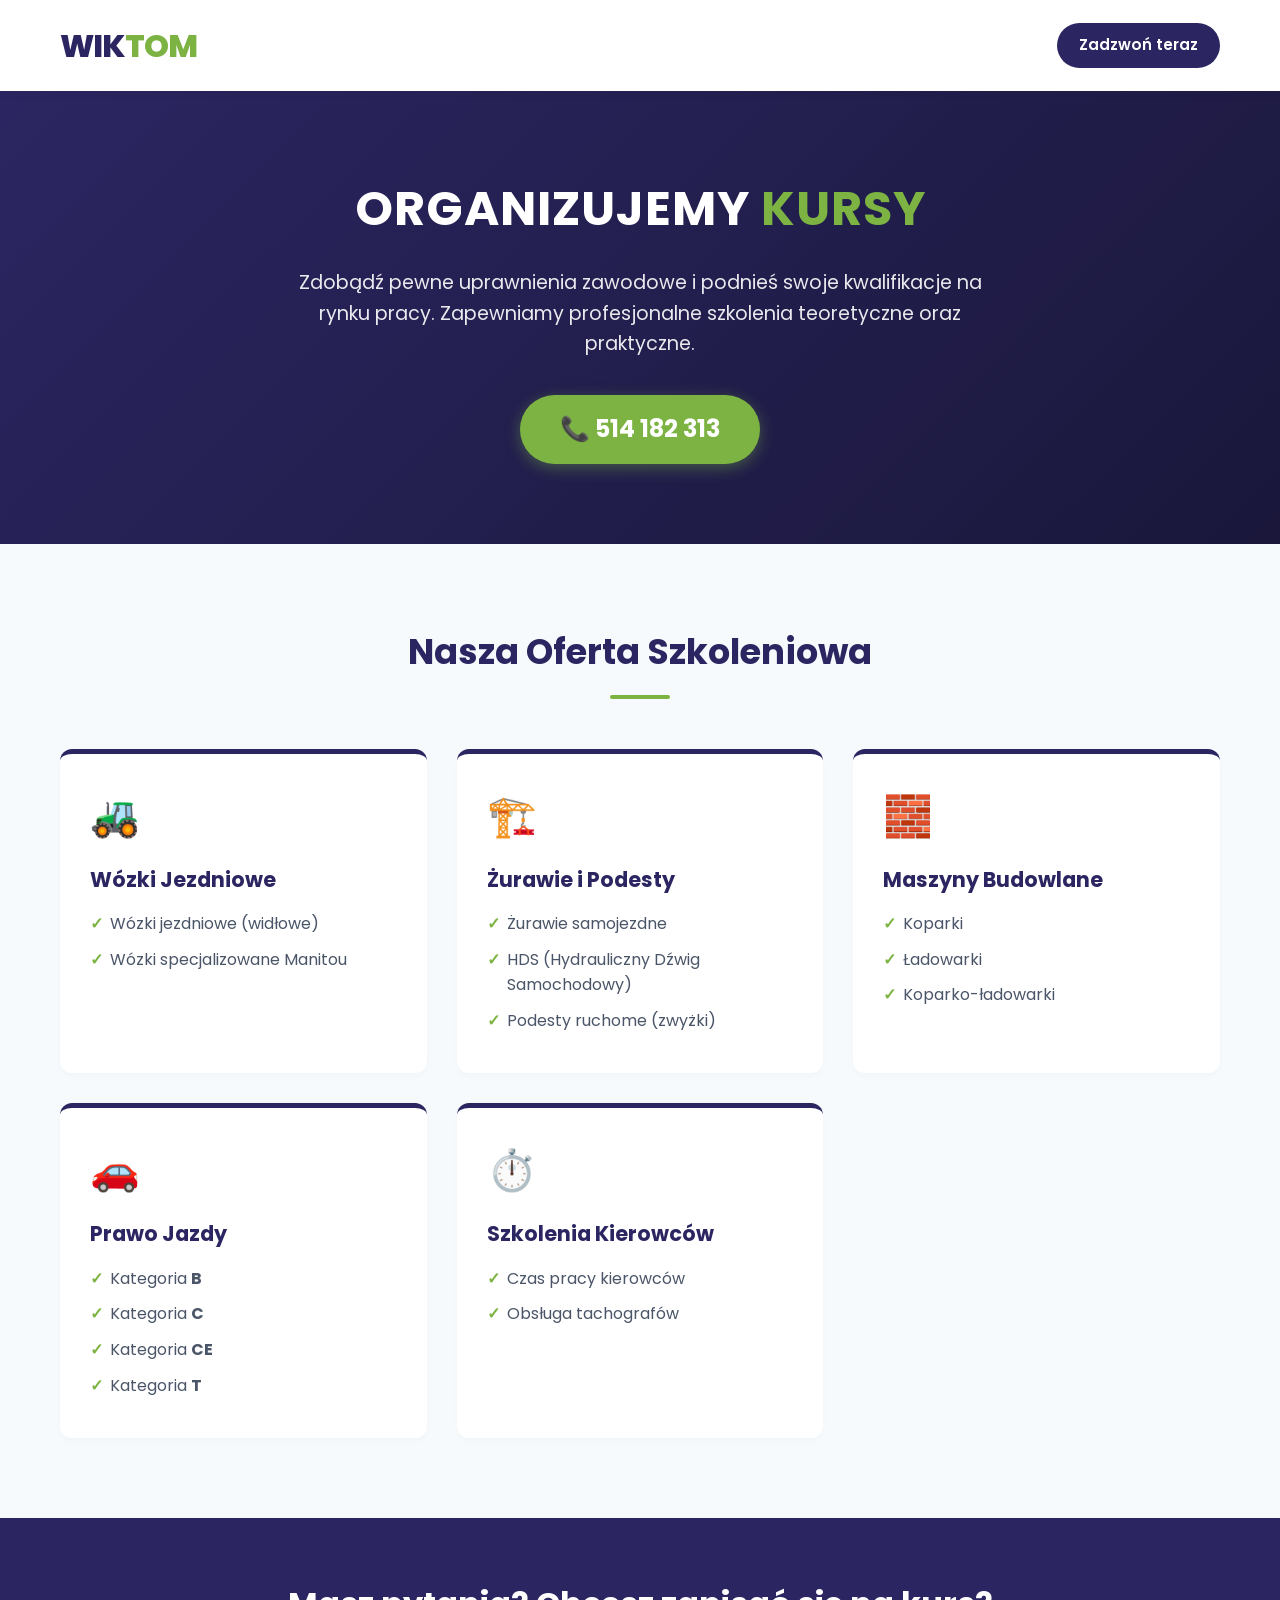
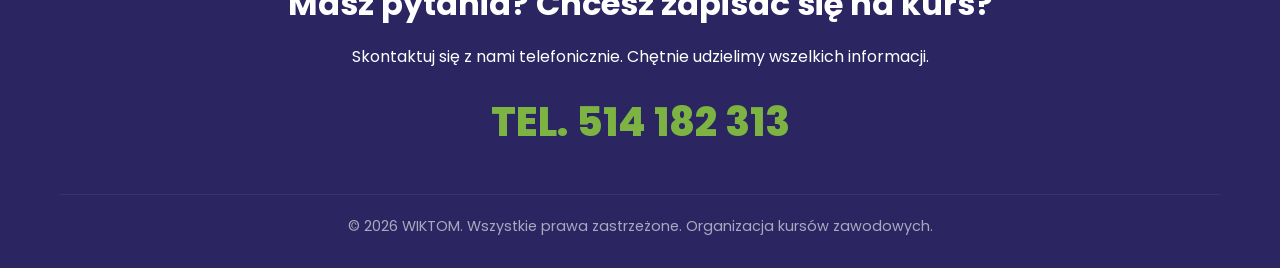
==== index.html @ df826231 "Add index.html" ====
<!DOCTYPE html>
<html lang="pl">
<head>
    <meta charset="UTF-8">
    <meta name="viewport" content="width=device-width, initial-scale=1.0">
    <title>WIKTOM - Organizujemy Kursy | Wózki, Maszyny Budowlane, Prawo Jazdy</title>
    <link rel="preconnect" href="https://fonts.googleapis.com">
    <link rel="preconnect" href="https://fonts.gstatic.com" crossorigin>
    <link href="https://fonts.googleapis.com/css2?family=Poppins:wght@400;600;700;800&display=swap" rel="stylesheet">
    <style>
        :root {
            --primary-color: #2b2661; /* Ciemny granat z wizytówki */
            --accent-color: #7cb342;  /* Jasna zieleń z wizytówki */
            --text-dark: #2d3748;
            --bg-light: #f7fafc;
        }

        * {
            margin: 0;
            padding: 0;
            box-sizing: border-box;
        }

        body {
            font-family: 'Poppins', sans-serif;
            color: var(--text-dark);
            line-height: 1.6;
            background-color: #ffffff;
        }

        .container {
            width: 100%;
            max-width: 1200px;
            margin: 0 auto;
            padding: 0 20px;
        }

        /* Header / Logo */
        header {
            background-color: #ffffff;
            padding: 20px 0;
            box-shadow: 0 2px 10px rgba(0,0,0,0.05);
            position: sticky;
            top: 0;
            z-index: 100;
        }

        .header-flex {
            display: flex;
            justify-content: space-between;
            align-items: center;
        }

        .logo {
            font-size: 2rem;
            font-weight: 800;
            letter-spacing: -1px;
        }

        .logo .wik {
            color: var(--primary-color);
        }

        .logo .tom {
            color: var(--accent-color);
        }

        .btn-contact-top {
            background-color: var(--primary-color);
            color: white;
            text-decoration: none;
            padding: 10px 22px;
            border-radius: 50px;
            font-weight: 600;
            transition: all 0.3s ease;
            font-size: 0.95rem;
        }

        .btn-contact-top:hover {
            background-color: var(--accent-color);
            transform: translateY(-2px);
        }

        /* Hero Section */
        .hero {
            background: linear-gradient(135deg, var(--primary-color) 0%, #1a173b 100%);
            color: white;
            padding: 80px 0;
            text-align: center;
            position: relative;
            overflow: hidden;
        }

        .hero h1 {
            font-size: 3rem;
            font-weight: 700;
            margin-bottom: 20px;
            text-transform: uppercase;
            letter-spacing: 1px;
        }

        .hero h1 span {
            color: var(--accent-color);
        }

        .hero p {
            font-size: 1.2rem;
            max-width: 700px;
            margin: 0 auto 35px auto;
            opacity: 0.9;
        }

        .phone-cta {
            display: inline-flex;
            align-items: center;
            background-color: var(--accent-color);
            color: white;
            text-decoration: none;
            font-size: 1.5rem;
            font-weight: 700;
            padding: 15px 40px;
            border-radius: 50px;
            box-shadow: 0 4px 15px rgba(124, 179, 66, 0.4);
            transition: all 0.3s ease;
        }

        .phone-cta:hover {
            transform: scale(1.05);
            box-shadow: 0 6px 20px rgba(124, 179, 66, 0.6);
        }

        /* Sekcja Kursów */
        .courses-section {
            padding: 80px 0;
            background-color: var(--bg-light);
        }

        .section-title {
            text-align: center;
            font-size: 2.2rem;
            color: var(--primary-color);
            margin-bottom: 50px;
            position: relative;
            font-weight: 700;
        }

        .section-title::after {
            content: '';
            display: block;
            width: 60px;
            height: 4px;
            background-color: var(--accent-color);
            margin: 15px auto 0 auto;
            border-radius: 2px;
        }

        .grid {
            display: grid;
            grid-template-columns: repeat(auto-fit, minmax(300px, 1fr));
            gap: 30px;
        }

        .card {
            background: white;
            padding: 30px;
            border-radius: 12px;
            box-shadow: 0 4px 6px rgba(0,0,0,0.02);
            border-top: 5px solid var(--primary-color);
            transition: all 0.3s ease;
        }

        .card:hover {
            transform: translateY(-5px);
            box-shadow: 0 10px 20px rgba(0,0,0,0.05);
            border-top-color: var(--accent-color);
        }

        .card-icon {
            font-size: 2.5rem;
            margin-bottom: 15px;
            display: inline-block;
        }

        .card h3 {
            font-size: 1.3rem;
            color: var(--primary-color);
            margin-bottom: 15px;
            font-weight: 700;
        }

        .card ul {
            list-style: none;
        }

        .card ul li {
            margin-bottom: 10px;
            position: relative;
            padding-left: 20px;
            font-size: 1rem;
            color: #4a5568;
        }

        .card ul li::before {
            content: "✓";
            color: var(--accent-color);
            font-weight: bold;
            position: absolute;
            left: 0;
        }

        /* Sekcja Kontaktowa Footer */
        footer {
            background-color: var(--primary-color);
            color: white;
            padding: 60px 0 30px 0;
            text-align: center;
        }

        .footer-content h2 {
            font-size: 2rem;
            margin-bottom: 15px;
        }

        .footer-phone {
            font-size: 2.5rem;
            font-weight: 800;
            color: var(--accent-color);
            text-decoration: none;
            display: block;
            margin: 20px 0;
            transition: color 0.3s;
        }

        .footer-phone:hover {
            color: white;
        }

        .footer-note {
            font-size: 0.9rem;
            opacity: 0.6;
            margin-top: 40px;
            border-top: 1px solid rgba(255,255,255,0.1);
            padding-top: 20px;
        }

        /* Responsywność */
        @media (max-width: 768px) {
            .hero h1 {
                font-size: 2rem;
            }
            .hero p {
                font-size: 1rem;
            }
            .phone-cta {
                font-size: 1.2rem;
                padding: 12px 30px;
            }
            .footer-phone {
                font-size: 1.8rem;
            }
            .header-flex {
                flex-direction: column;
                gap: 15px;
            }
        }
    </style>
</head>
<body>

    <!-- Nawigacja -->
    <header>
        <div class="container header-flex">
            <div class="logo">
                <span class="wik">WIK</span><span class="tom">TOM</span>
            </div>
            <a href="tel:514182313" class="btn-contact-top">Zadzwoń teraz</a>
        </div>
    </header>

    <!-- Sekcja Główna (Hero) -->
    <section class="hero">
        <div class="container">
            <h1>Organizujemy <span>Kursy</span></h1>
            <p>Zdobądź pewne uprawnienia zawodowe i podnieś swoje kwalifikacje na rynku pracy. Zapewniamy profesjonalne szkolenia teoretyczne oraz praktyczne.</p>
            <a href="tel:514182313" class="phone-cta">
                📞 514 182 313
            </a>
        </div>
    </section>

    <!-- Sekcja Kursów -->
    <section class="courses-section">
        <div class="container">
            <h2 class="section-title">Nasza Oferta Szkoleniowa</h2>
            
            <div class="grid">
                <!-- Karta 1: Wózki -->
                <div class="card">
                    <div class="card-icon">🚜</div>
                    <h3>Wózki Jezdniowe</h3>
                    <ul>
                        <li>Wózki jezdniowe (widłowe)</li>
                        <li>Wózki specjalizowane Manitou</li>
                    </ul>
                </div>

                <!-- Karta 2: Żurawie i Podesty -->
                <div class="card">
                    <div class="card-icon">🏗️</div>
                    <h3>Żurawie i Podesty</h3>
                    <ul>
                        <li>Żurawie samojezdne</li>
                        <li>HDS (Hydrauliczny Dźwig Samochodowy)</li>
                        <li>Podesty ruchome (zwyżki)</li>
                    </ul>
                </div>

                <!-- Karta 3: Maszyny Budowlane -->
                <div class="card">
                    <div class="card-icon">🧱</div>
                    <h3>Maszyny Budowlane</h3>
                    <ul>
                        <li>Koparki</li>
                        <li>Ładowarki</li>
                        <li>Koparko-ładowarki</li>
                    </ul>
                </div>

                <!-- Karta 4: Prawo Jazdy -->
                <div class="card">
                    <div class="card-icon">🚗</div>
                    <h3>Prawo Jazdy</h3>
                    <ul>
                        <li>Kategoria <strong>B</strong></li>
                        <li>Kategoria <strong>C</strong></li>
                        <li>Kategoria <strong>CE</strong></li>
                        <li>Kategoria <strong>T</strong></li>
                    </ul>
                </div>

                <!-- Karta 5: Czas pracy / Tachografy -->
                <div class="card">
                    <div class="card-icon">⏱️</div>
                    <h3>Szkolenia Kierowców</h3>
                    <ul>
                        <li>Czas pracy kierowców</li>
                        <li>Obsługa tachografów</li>
                    </ul>
                </div>
            </div>
        </div>
    </section>

    <!-- Stopka i Kontakt -->
    <footer>
        <div class="container footer-content">
            <h2>Masz pytania? Chcesz zapisać się na kurs?</h2>
            <p>Skontaktuj się z nami telefonicznie. Chętnie udzielimy wszelkich informacji.</p>
            <a href="tel:514182313" class="footer-phone">TEL. 514 182 313</a>
            
            <div class="footer-note">
                &copy; 2026 WIKTOM. Wszystkie prawa zastrzeżone. Organizacja kursów zawodowych.
            </div>
        </div>
    </footer>

</body>
</html>
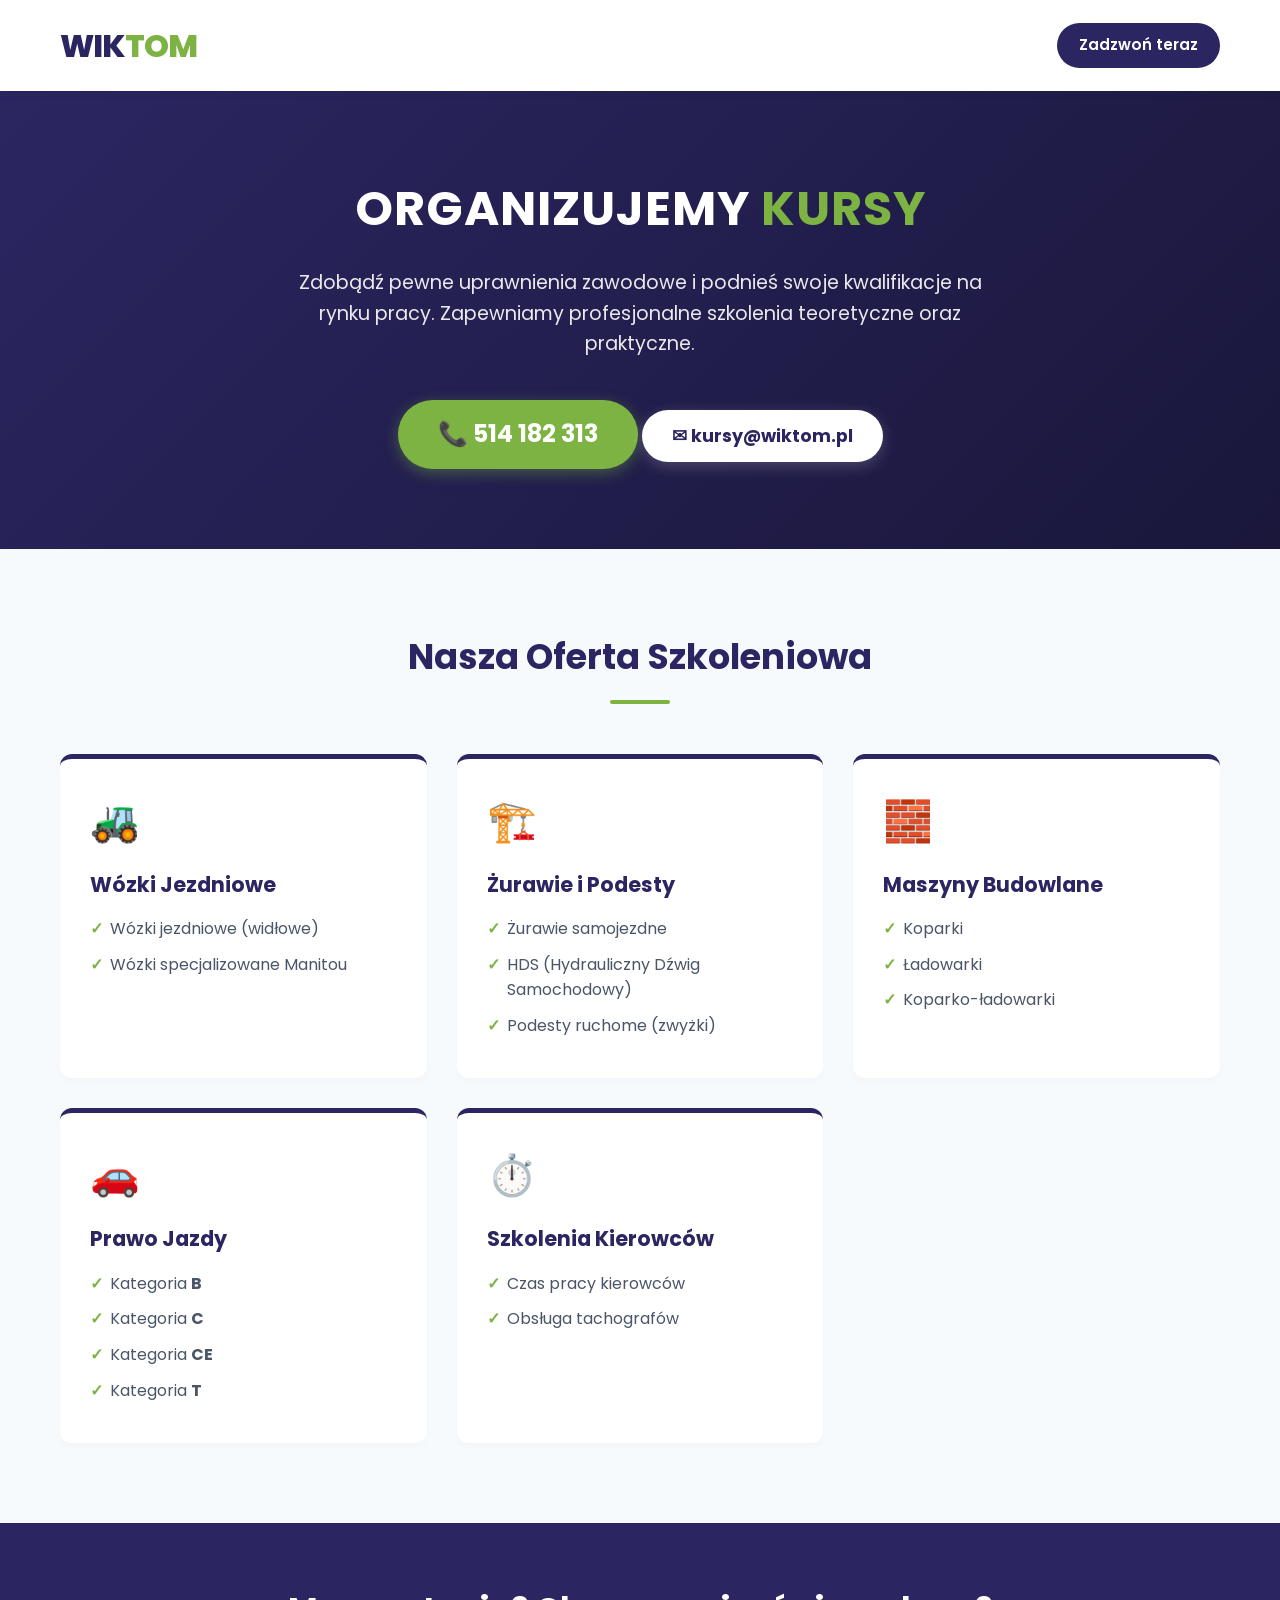
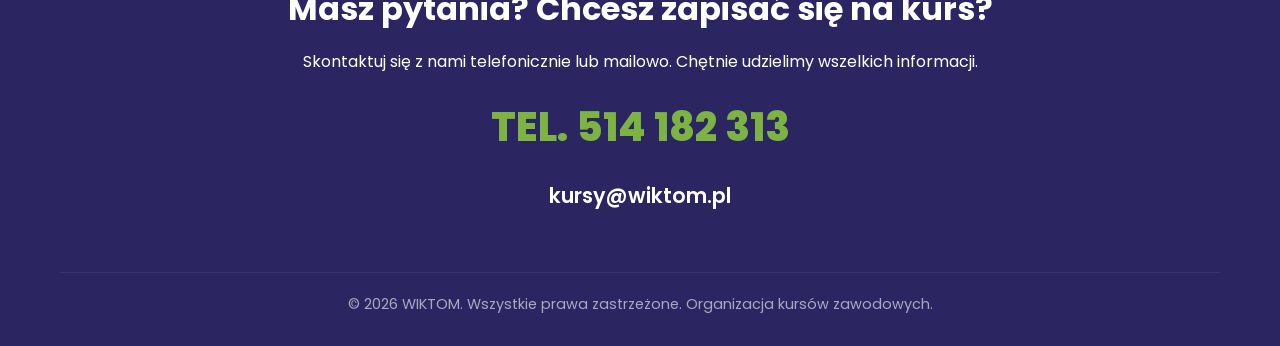
==== commit 2dccb303: "mail" ====
--- a/index.html
+++ b/index.html
@@ -7,263 +7,8 @@
     <link rel="preconnect" href="https://fonts.googleapis.com">
     <link rel="preconnect" href="https://fonts.gstatic.com" crossorigin>
     <link href="https://fonts.googleapis.com/css2?family=Poppins:wght@400;600;700;800&display=swap" rel="stylesheet">
-    <style>
-        :root {
-            --primary-color: #2b2661; /* Ciemny granat z wizytówki */
-            --accent-color: #7cb342;  /* Jasna zieleń z wizytówki */
-            --text-dark: #2d3748;
-            --bg-light: #f7fafc;
-        }
-
-        * {
-            margin: 0;
-            padding: 0;
-            box-sizing: border-box;
-        }
-
-        body {
-            font-family: 'Poppins', sans-serif;
-            color: var(--text-dark);
-            line-height: 1.6;
-            background-color: #ffffff;
-        }
-
-        .container {
-            width: 100%;
-            max-width: 1200px;
-            margin: 0 auto;
-            padding: 0 20px;
-        }
-
-        /* Header / Logo */
-        header {
-            background-color: #ffffff;
-            padding: 20px 0;
-            box-shadow: 0 2px 10px rgba(0,0,0,0.05);
-            position: sticky;
-            top: 0;
-            z-index: 100;
-        }
-
-        .header-flex {
-            display: flex;
-            justify-content: space-between;
-            align-items: center;
-        }
-
-        .logo {
-            font-size: 2rem;
-            font-weight: 800;
-            letter-spacing: -1px;
-        }
-
-        .logo .wik {
-            color: var(--primary-color);
-        }
-
-        .logo .tom {
-            color: var(--accent-color);
-        }
-
-        .btn-contact-top {
-            background-color: var(--primary-color);
-            color: white;
-            text-decoration: none;
-            padding: 10px 22px;
-            border-radius: 50px;
-            font-weight: 600;
-            transition: all 0.3s ease;
-            font-size: 0.95rem;
-        }
-
-        .btn-contact-top:hover {
-            background-color: var(--accent-color);
-            transform: translateY(-2px);
-        }
-
-        /* Hero Section */
-        .hero {
-            background: linear-gradient(135deg, var(--primary-color) 0%, #1a173b 100%);
-            color: white;
-            padding: 80px 0;
-            text-align: center;
-            position: relative;
-            overflow: hidden;
-        }
-
-        .hero h1 {
-            font-size: 3rem;
-            font-weight: 700;
-            margin-bottom: 20px;
-            text-transform: uppercase;
-            letter-spacing: 1px;
-        }
-
-        .hero h1 span {
-            color: var(--accent-color);
-        }
-
-        .hero p {
-            font-size: 1.2rem;
-            max-width: 700px;
-            margin: 0 auto 35px auto;
-            opacity: 0.9;
-        }
-
-        .phone-cta {
-            display: inline-flex;
-            align-items: center;
-            background-color: var(--accent-color);
-            color: white;
-            text-decoration: none;
-            font-size: 1.5rem;
-            font-weight: 700;
-            padding: 15px 40px;
-            border-radius: 50px;
-            box-shadow: 0 4px 15px rgba(124, 179, 66, 0.4);
-            transition: all 0.3s ease;
-        }
-
-        .phone-cta:hover {
-            transform: scale(1.05);
-            box-shadow: 0 6px 20px rgba(124, 179, 66, 0.6);
-        }
-
-        /* Sekcja Kursów */
-        .courses-section {
-            padding: 80px 0;
-            background-color: var(--bg-light);
-        }
-
-        .section-title {
-            text-align: center;
-            font-size: 2.2rem;
-            color: var(--primary-color);
-            margin-bottom: 50px;
-            position: relative;
-            font-weight: 700;
-        }
-
-        .section-title::after {
-            content: '';
-            display: block;
-            width: 60px;
-            height: 4px;
-            background-color: var(--accent-color);
-            margin: 15px auto 0 auto;
-            border-radius: 2px;
-        }
-
-        .grid {
-            display: grid;
-            grid-template-columns: repeat(auto-fit, minmax(300px, 1fr));
-            gap: 30px;
-        }
-
-        .card {
-            background: white;
-            padding: 30px;
-            border-radius: 12px;
-            box-shadow: 0 4px 6px rgba(0,0,0,0.02);
-            border-top: 5px solid var(--primary-color);
-            transition: all 0.3s ease;
-        }
-
-        .card:hover {
-            transform: translateY(-5px);
-            box-shadow: 0 10px 20px rgba(0,0,0,0.05);
-            border-top-color: var(--accent-color);
-        }
-
-        .card-icon {
-            font-size: 2.5rem;
-            margin-bottom: 15px;
-            display: inline-block;
-        }
-
-        .card h3 {
-            font-size: 1.3rem;
-            color: var(--primary-color);
-            margin-bottom: 15px;
-            font-weight: 700;
-        }
-
-        .card ul {
-            list-style: none;
-        }
-
-        .card ul li {
-            margin-bottom: 10px;
-            position: relative;
-            padding-left: 20px;
-            font-size: 1rem;
-            color: #4a5568;
-        }
-
-        .card ul li::before {
-            content: "✓";
-            color: var(--accent-color);
-            font-weight: bold;
-            position: absolute;
-            left: 0;
-        }
-
-        /* Sekcja Kontaktowa Footer */
-        footer {
-            background-color: var(--primary-color);
-            color: white;
-            padding: 60px 0 30px 0;
-            text-align: center;
-        }
-
-        .footer-content h2 {
-            font-size: 2rem;
-            margin-bottom: 15px;
-        }
-
-        .footer-phone {
-            font-size: 2.5rem;
-            font-weight: 800;
-            color: var(--accent-color);
-            text-decoration: none;
-            display: block;
-            margin: 20px 0;
-            transition: color 0.3s;
-        }
-
-        .footer-phone:hover {
-            color: white;
-        }
-
-        .footer-note {
-            font-size: 0.9rem;
-            opacity: 0.6;
-            margin-top: 40px;
-            border-top: 1px solid rgba(255,255,255,0.1);
-            padding-top: 20px;
-        }
-
-        /* Responsywność */
-        @media (max-width: 768px) {
-            .hero h1 {
-                font-size: 2rem;
-            }
-            .hero p {
-                font-size: 1rem;
-            }
-            .phone-cta {
-                font-size: 1.2rem;
-                padding: 12px 30px;
-            }
-            .footer-phone {
-                font-size: 1.8rem;
-            }
-            .header-flex {
-                flex-direction: column;
-                gap: 15px;
-            }
-        }
-    </style>
+    <link rel="icon" href="public/media/favicon.svg" type="image/svg+xml">
+    <link rel="stylesheet" href="src/styles.css">
 </head>
 <body>
 
@@ -284,6 +29,9 @@
             <p>Zdobądź pewne uprawnienia zawodowe i podnieś swoje kwalifikacje na rynku pracy. Zapewniamy profesjonalne szkolenia teoretyczne oraz praktyczne.</p>
             <a href="tel:514182313" class="phone-cta">
                 📞 514 182 313
+            </a>
+            <a href="mailto:kursy@wiktom.pl" class="phone-cta email-cta">
+                ✉ kursy@wiktom.pl
             </a>
         </div>
     </section>
@@ -355,8 +103,9 @@
     <footer>
         <div class="container footer-content">
             <h2>Masz pytania? Chcesz zapisać się na kurs?</h2>
-            <p>Skontaktuj się z nami telefonicznie. Chętnie udzielimy wszelkich informacji.</p>
+            <p>Skontaktuj się z nami telefonicznie lub mailowo. Chętnie udzielimy wszelkich informacji.</p>
             <a href="tel:514182313" class="footer-phone">TEL. 514 182 313</a>
+            <a href="mailto:kursy@wiktom.pl" class="footer-email">kursy@wiktom.pl</a>
             
             <div class="footer-note">
                 &copy; 2026 WIKTOM. Wszystkie prawa zastrzeżone. Organizacja kursów zawodowych.
--- a/src/styles.css
+++ b/src/styles.css
@@ -0,0 +1,283 @@
+:root {
+    --primary-color: #2b2661; /* Ciemny granat z wizytówki */
+    --accent-color: #7cb342;  /* Jasna zieleń z wizytówki */
+    --text-dark: #2d3748;
+    --bg-light: #f7fafc;
+}
+
+* {
+    margin: 0;
+    padding: 0;
+    box-sizing: border-box;
+}
+
+body {
+    font-family: 'Poppins', sans-serif;
+    color: var(--text-dark);
+    line-height: 1.6;
+    background-color: #ffffff;
+}
+
+.container {
+    width: 100%;
+    max-width: 1200px;
+    margin: 0 auto;
+    padding: 0 20px;
+}
+
+/* Header / Logo */
+header {
+    background-color: #ffffff;
+    padding: 20px 0;
+    box-shadow: 0 2px 10px rgba(0,0,0,0.05);
+    position: sticky;
+    top: 0;
+    z-index: 100;
+}
+
+.header-flex {
+    display: flex;
+    justify-content: space-between;
+    align-items: center;
+}
+
+.logo {
+    font-size: 2rem;
+    font-weight: 800;
+    letter-spacing: -1px;
+}
+
+.logo .wik {
+    color: var(--primary-color);
+}
+
+.logo .tom {
+    color: var(--accent-color);
+}
+
+.btn-contact-top {
+    background-color: var(--primary-color);
+    color: white;
+    text-decoration: none;
+    padding: 10px 22px;
+    border-radius: 50px;
+    font-weight: 600;
+    transition: all 0.3s ease;
+    font-size: 0.95rem;
+}
+
+.btn-contact-top:hover {
+    background-color: var(--accent-color);
+    transform: translateY(-2px);
+}
+
+/* Hero Section */
+.hero {
+    background: linear-gradient(135deg, var(--primary-color) 0%, #1a173b 100%);
+    color: white;
+    padding: 80px 0;
+    text-align: center;
+    position: relative;
+    overflow: hidden;
+}
+
+.hero h1 {
+    font-size: 3rem;
+    font-weight: 700;
+    margin-bottom: 20px;
+    text-transform: uppercase;
+    letter-spacing: 1px;
+}
+
+.hero h1 span {
+    color: var(--accent-color);
+}
+
+.hero p {
+    font-size: 1.2rem;
+    max-width: 700px;
+    margin: 0 auto 35px auto;
+    opacity: 0.9;
+}
+
+.phone-cta {
+    display: inline-flex;
+    align-items: center;
+    background-color: var(--accent-color);
+    color: white;
+    text-decoration: none;
+    font-size: 1.5rem;
+    font-weight: 700;
+    padding: 15px 40px;
+    border-radius: 50px;
+    box-shadow: 0 4px 15px rgba(124, 179, 66, 0.4);
+    transition: all 0.3s ease;
+}
+
+.phone-cta:hover {
+    transform: scale(1.05);
+    box-shadow: 0 6px 20px rgba(124, 179, 66, 0.6);
+}
+
+.email-cta {
+    margin-top: 15px;
+    font-size: 1.1rem;
+    padding: 12px 30px;
+    background-color: white;
+    color: var(--primary-color);
+    box-shadow: 0 4px 15px rgba(255,255,255,0.2);
+}
+
+.email-cta:hover {
+    background-color: #f7fafc;
+    color: var(--primary-color);
+}
+
+/* Sekcja Kursów */
+.courses-section {
+    padding: 80px 0;
+    background-color: var(--bg-light);
+}
+
+.section-title {
+    text-align: center;
+    font-size: 2.2rem;
+    color: var(--primary-color);
+    margin-bottom: 50px;
+    position: relative;
+    font-weight: 700;
+}
+
+.section-title::after {
+    content: '';
+    display: block;
+    width: 60px;
+    height: 4px;
+    background-color: var(--accent-color);
+    margin: 15px auto 0 auto;
+    border-radius: 2px;
+}
+
+.grid {
+    display: grid;
+    grid-template-columns: repeat(auto-fit, minmax(300px, 1fr));
+    gap: 30px;
+}
+
+.card {
+    background: white;
+    padding: 30px;
+    border-radius: 12px;
+    box-shadow: 0 4px 6px rgba(0,0,0,0.02);
+    border-top: 5px solid var(--primary-color);
+    transition: all 0.3s ease;
+}
+
+.card:hover {
+    transform: translateY(-5px);
+    box-shadow: 0 10px 20px rgba(0,0,0,0.05);
+    border-top-color: var(--accent-color);
+}
+
+.card-icon {
+    font-size: 2.5rem;
+    margin-bottom: 15px;
+    display: inline-block;
+}
+
+.card h3 {
+    font-size: 1.3rem;
+    color: var(--primary-color);
+    margin-bottom: 15px;
+    font-weight: 700;
+}
+
+.card ul {
+    list-style: none;
+}
+
+.card ul li {
+    margin-bottom: 10px;
+    position: relative;
+    padding-left: 20px;
+    font-size: 1rem;
+    color: #4a5568;
+}
+
+.card ul li::before {
+    content: "✓";
+    color: var(--accent-color);
+    font-weight: bold;
+    position: absolute;
+    left: 0;
+}
+
+/* Sekcja Kontaktowa Footer */
+footer {
+    background-color: var(--primary-color);
+    color: white;
+    padding: 60px 0 30px 0;
+    text-align: center;
+}
+
+.footer-content h2 {
+    font-size: 2rem;
+    margin-bottom: 15px;
+}
+
+.footer-phone {
+    font-size: 2.5rem;
+    font-weight: 800;
+    color: var(--accent-color);
+    text-decoration: none;
+    display: block;
+    margin: 20px 0;
+    transition: color 0.3s;
+}
+
+.footer-phone:hover {
+    color: white;
+}
+
+.footer-email {
+    font-size: 1.3rem;
+    font-weight: 600;
+    color: white;
+    text-decoration: none;
+    display: inline-block;
+    margin-bottom: 20px;
+    transition: color 0.3s;
+}
+
+.footer-email:hover {
+    color: var(--accent-color);
+}
+
+.footer-note {
+    font-size: 0.9rem;
+    opacity: 0.6;
+    margin-top: 40px;
+    border-top: 1px solid rgba(255,255,255,0.1);
+    padding-top: 20px;
+}
+
+/* Responsywność */
+@media (max-width: 768px) {
+    .hero h1 {
+        font-size: 2rem;
+    }
+    .hero p {
+        font-size: 1rem;
+    }
+    .phone-cta {
+        font-size: 1.2rem;
+        padding: 12px 30px;
+    }
+    .footer-phone {
+        font-size: 1.8rem;
+    }
+    .header-flex {
+        flex-direction: column;
+        gap: 15px;
+    }
+}
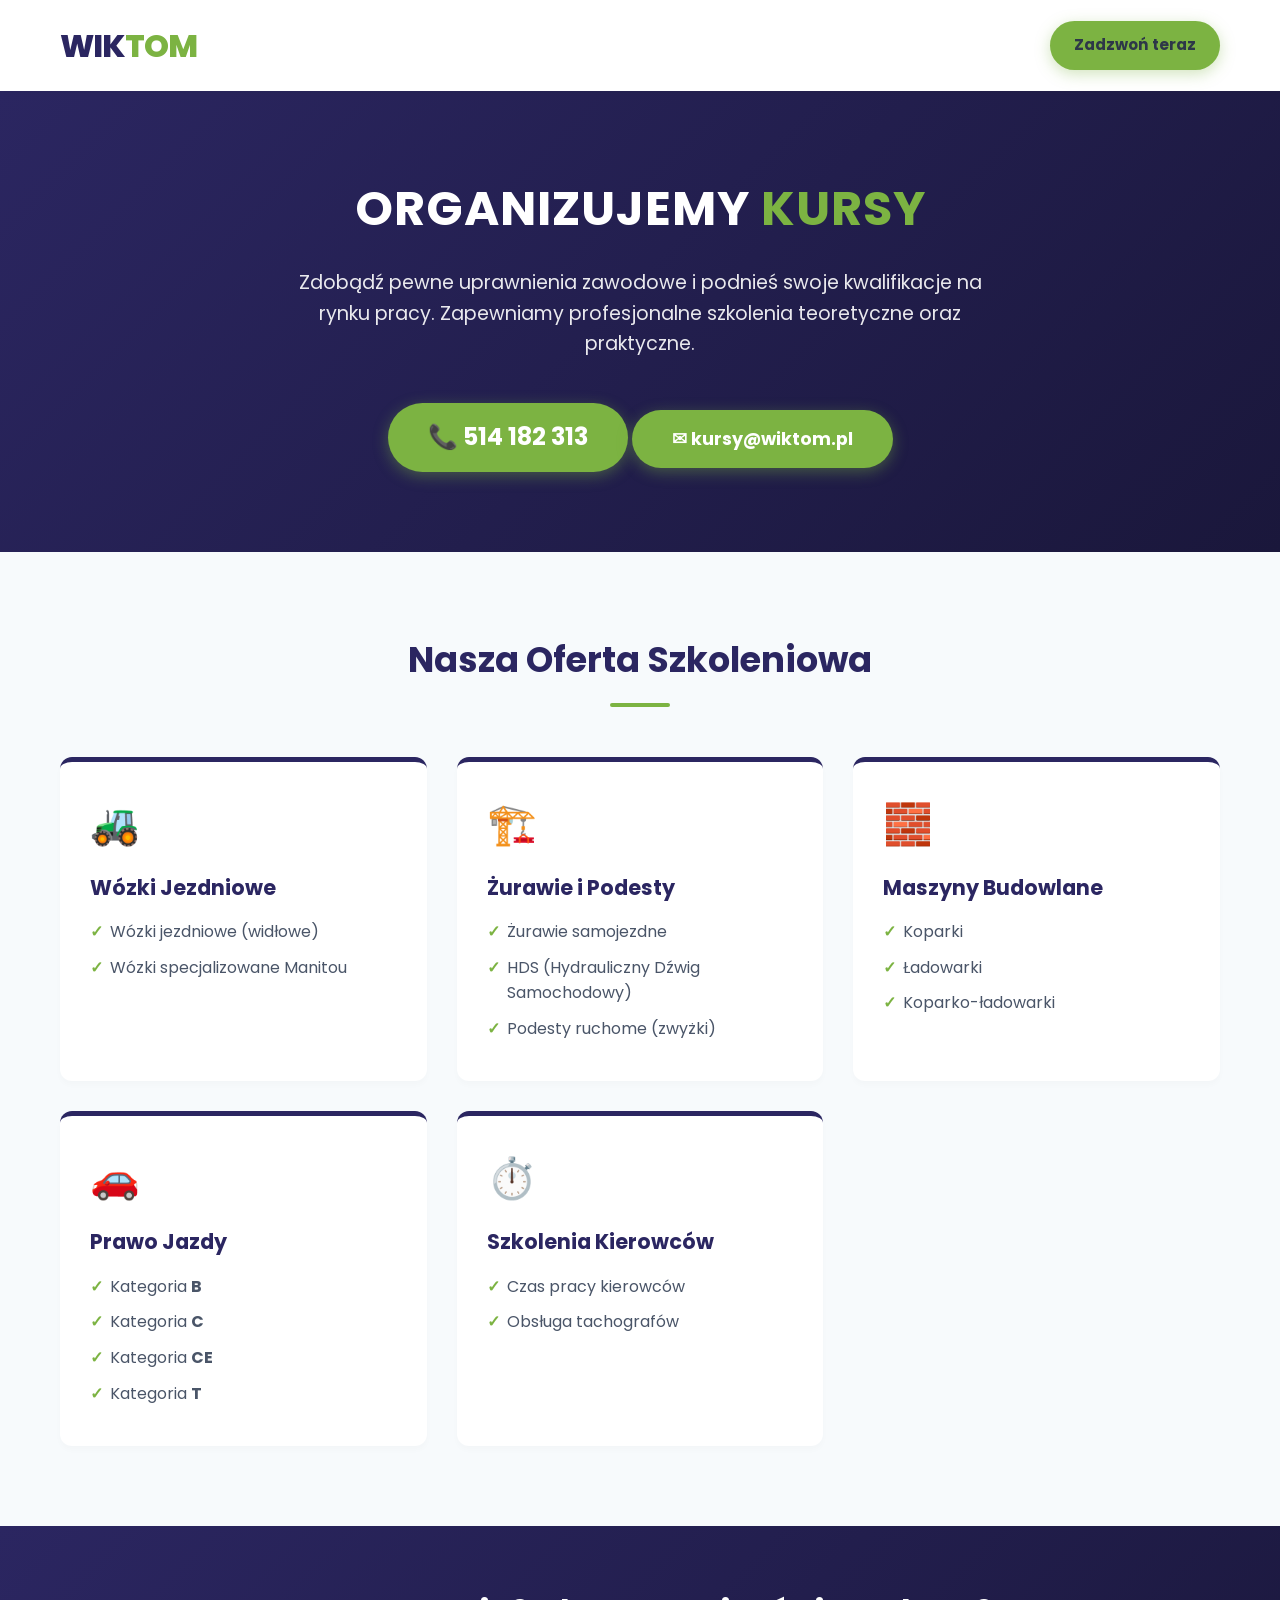
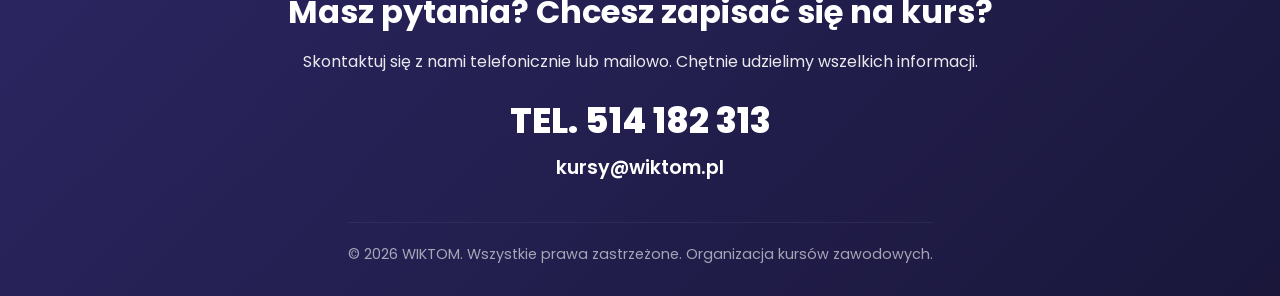
==== commit dec25dbb: "poprawki" ====
--- a/index.html
+++ b/index.html
@@ -9,6 +9,7 @@
     <link href="https://fonts.googleapis.com/css2?family=Poppins:wght@400;600;700;800&display=swap" rel="stylesheet">
     <link rel="icon" href="public/media/favicon.svg" type="image/svg+xml">
     <link rel="stylesheet" href="src/styles.css">
+    <script src="src/script.js" defer></script>
 </head>
 <body>
 
@@ -30,7 +31,7 @@
             <a href="tel:514182313" class="phone-cta">
                 📞 514 182 313
             </a>
-            <a href="mailto:kursy@wiktom.pl" class="phone-cta email-cta">
+            <a href="mailto:kursy@wiktom.pl?subject=Zapytanie%20o%20kurs" class="phone-cta email-cta" data-email="kursy@wiktom.pl" data-subject="Zapytanie o kurs">
                 ✉ kursy@wiktom.pl
             </a>
         </div>
@@ -105,7 +106,7 @@
             <h2>Masz pytania? Chcesz zapisać się na kurs?</h2>
             <p>Skontaktuj się z nami telefonicznie lub mailowo. Chętnie udzielimy wszelkich informacji.</p>
             <a href="tel:514182313" class="footer-phone">TEL. 514 182 313</a>
-            <a href="mailto:kursy@wiktom.pl" class="footer-email">kursy@wiktom.pl</a>
+            <a href="mailto:kursy@wiktom.pl?subject=Zapytanie%20o%20kurs" class="footer-email" data-email="kursy@wiktom.pl" data-subject="Zapytanie o kurs">kursy@wiktom.pl</a>
             
             <div class="footer-note">
                 &copy; 2026 WIKTOM. Wszystkie prawa zastrzeżone. Organizacja kursów zawodowych.
@@ -113,5 +114,21 @@
         </div>
     </footer>
 
+    <script>
+        document.addEventListener('DOMContentLoaded', function () {
+            document.querySelectorAll('a[data-email]').forEach(function (link) {
+                link.addEventListener('click', function (event) {
+                    event.preventDefault();
+
+                    const address = this.getAttribute('data-email');
+                    const subject = this.getAttribute('data-subject') || 'Zapytanie o kurs';
+                    const mailtoUrl = `mailto:${address}?subject=${encodeURIComponent(subject)}`;
+
+                    window.location.href = mailtoUrl;
+                });
+            });
+        });
+    </script>
+
 </body>
 </html>
--- a/src/styles.css
+++ b/src/styles.css
@@ -56,19 +56,21 @@
 }
 
 .btn-contact-top {
-    background-color: var(--primary-color);
+    background-color: var(--accent-color);
     color: white;
     text-decoration: none;
-    padding: 10px 22px;
+    padding: 12px 24px;
     border-radius: 50px;
-    font-weight: 600;
+    font-weight: 700;
     transition: all 0.3s ease;
     font-size: 0.95rem;
+    box-shadow: 0 4px 15px rgba(124, 179, 66, 0.35);
 }
 
 .btn-contact-top:hover {
-    background-color: var(--accent-color);
-    transform: translateY(-2px);
+    background-color: #6b9d2f;
+    transform: translateY(-2px) scale(1.03);
+    box-shadow: 0 6px 20px rgba(124, 179, 66, 0.5);
 }
 
 /* Hero Section */
@@ -113,6 +115,24 @@
     box-shadow: 0 4px 15px rgba(124, 179, 66, 0.4);
     transition: all 0.3s ease;
 }
+a[href^="mailto:"],
+a[href^="tel:"],
+a.phone-cta,
+.email-cta,
+.footer-phone,
+.footer-email {
+    color: inherit;
+    text-decoration: none;
+}
+
+a[href^="mailto:"]:visited,
+a[href^="tel:"]:visited,
+a.phone-cta:visited,
+.email-cta:visited,
+.footer-phone:visited,
+.footer-email:visited {
+    color: inherit;
+}
 
 .phone-cta:hover {
     transform: scale(1.05);
@@ -122,15 +142,20 @@
 .email-cta {
     margin-top: 15px;
     font-size: 1.1rem;
-    padding: 12px 30px;
-    background-color: white;
-    color: var(--primary-color);
-    box-shadow: 0 4px 15px rgba(255,255,255,0.2);
+    padding: 15px 40px;
+    background-color: var(--accent-color);
+    color: white;
+    box-shadow: 0 4px 15px rgba(124, 179, 66, 0.4);
+    border-radius: 50px;
+    display: inline-flex;
+    align-items: center;
+    justify-content: center;
 }
 
 .email-cta:hover {
-    background-color: #f7fafc;
-    color: var(--primary-color);
+    transform: scale(1.05);
+    box-shadow: 0 6px 20px rgba(124, 179, 66, 0.6);
+    color: white;
 }
 
 /* Sekcja Kursów */
@@ -214,49 +239,60 @@
 
 /* Sekcja Kontaktowa Footer */
 footer {
-    background-color: var(--primary-color);
+    background: linear-gradient(135deg, var(--primary-color) 0%, #1a173b 100%);
     color: white;
     padding: 60px 0 30px 0;
     text-align: center;
 }
 
+.footer-content {
+    display: flex;
+    flex-direction: column;
+    align-items: center;
+}
+
 .footer-content h2 {
     font-size: 2rem;
-    margin-bottom: 15px;
+    margin-bottom: 12px;
+}
+
+.footer-content p {
+    max-width: 700px;
+    margin: 0 auto 10px auto;
+    opacity: 0.9;
+}
+
+.footer-phone,
+.footer-email {
+    text-decoration: none;
+    transition: color 0.3s ease;
+    font-family: inherit;
 }
 
 .footer-phone {
-    font-size: 2.5rem;
+    font-size: 2.2rem;
     font-weight: 800;
     color: var(--accent-color);
-    text-decoration: none;
-    display: block;
-    margin: 20px 0;
-    transition: color 0.3s;
-}
-
-.footer-phone:hover {
-    color: white;
+    margin: 8px 0 4px 0;
+}
+
+.footer-phone:hover,
+.footer-email:hover {
+    color: white;
+    transform: translateY(-2px) scale(1.03);
 }
 
 .footer-email {
-    font-size: 1.3rem;
+    font-size: 1.2rem;
     font-weight: 600;
     color: white;
-    text-decoration: none;
-    display: inline-block;
-    margin-bottom: 20px;
-    transition: color 0.3s;
-}
-
-.footer-email:hover {
-    color: var(--accent-color);
+    margin-bottom: 14px;
 }
 
 .footer-note {
     font-size: 0.9rem;
     opacity: 0.6;
-    margin-top: 40px;
+    margin-top: 24px;
     border-top: 1px solid rgba(255,255,255,0.1);
     padding-top: 20px;
 }
